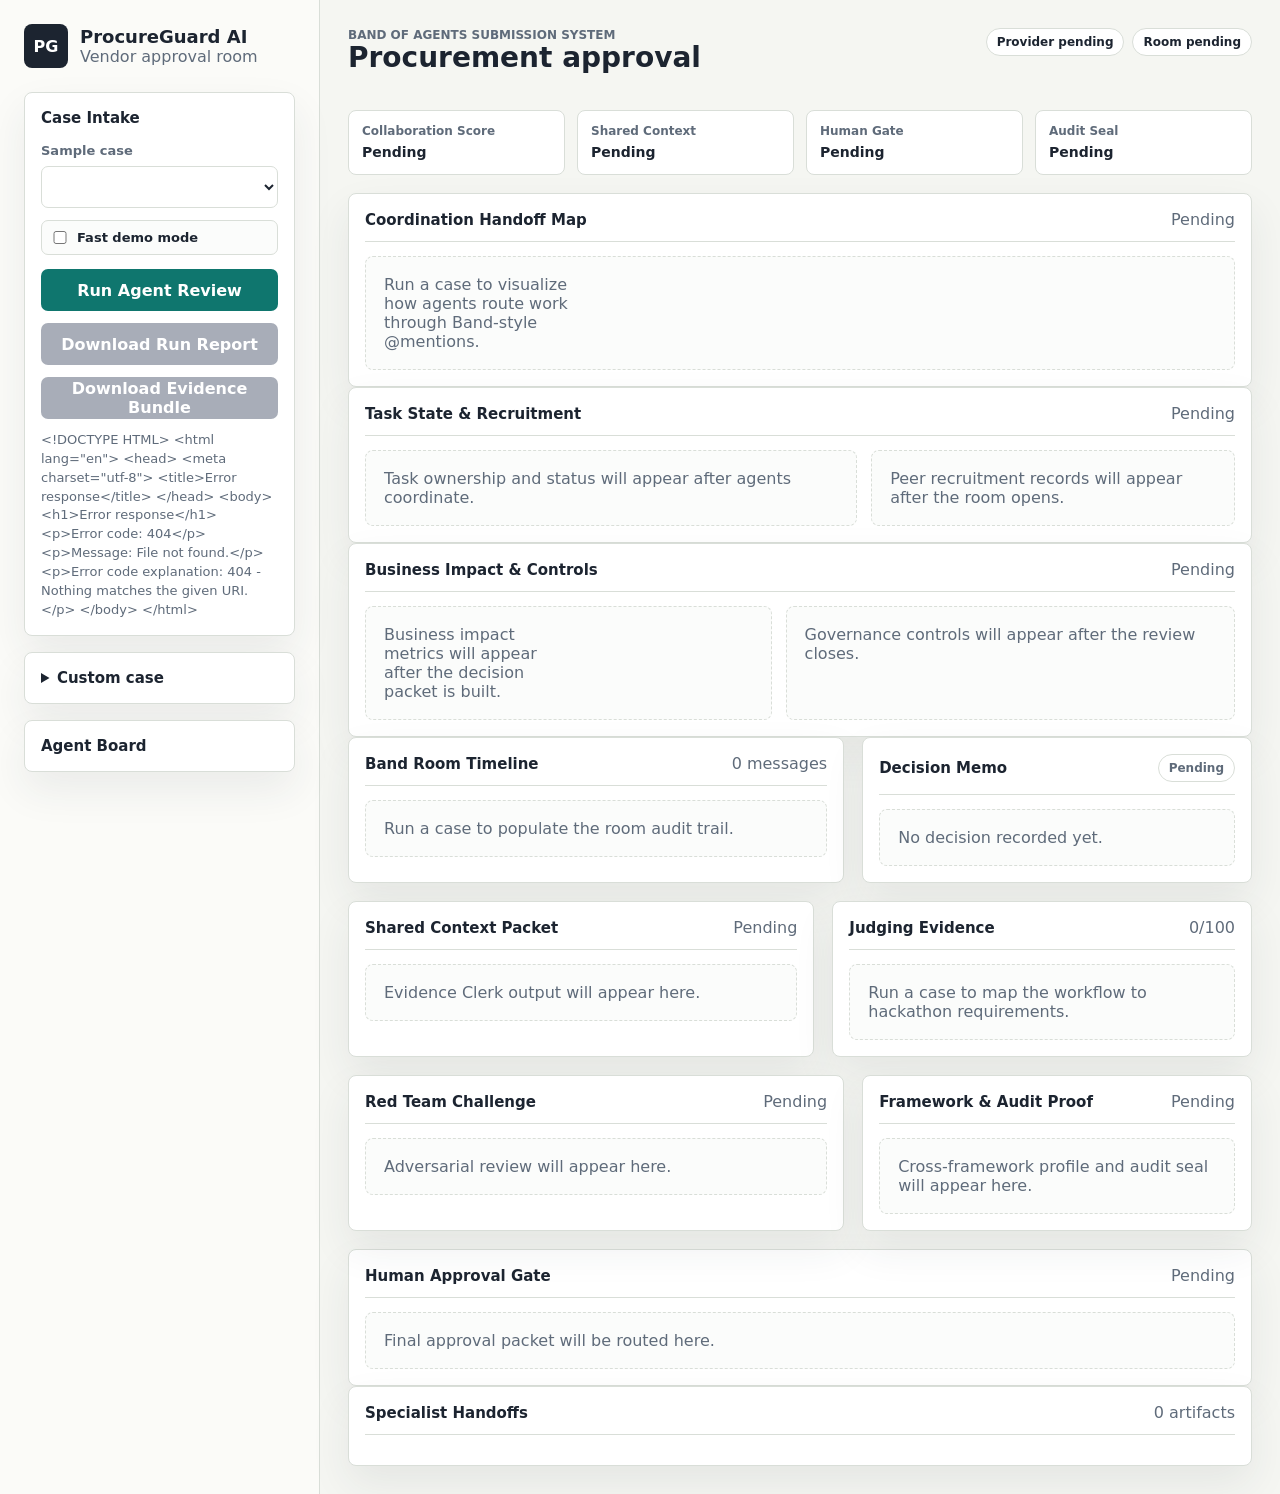
==== static/index.html @ 334d02e6 "Initial ProcureGuard AI Band hackathon submission" ====
<!doctype html>
<html lang="en">
  <head>
    <meta charset="utf-8" />
    <meta name="viewport" content="width=device-width, initial-scale=1" />
    <title>ProcureGuard AI</title>
    <link rel="stylesheet" href="/static/styles.css" />
  </head>
  <body>
    <main class="app-shell">
      <aside class="sidebar">
        <div class="brand">
          <span class="brand-mark">PG</span>
          <div>
            <h1>ProcureGuard AI</h1>
            <p>Vendor approval room</p>
          </div>
        </div>

        <section class="panel">
          <h2>Case Intake</h2>
          <label for="caseSelect">Sample case</label>
          <select id="caseSelect"></select>
          <label class="toggle-row" for="fastDemoMode">
            <input id="fastDemoMode" type="checkbox" />
            <span>Fast demo mode</span>
          </label>
          <button id="runButton" type="button">Run Agent Review</button>
          <button id="reportButton" type="button" disabled>Download Run Report</button>
          <button id="bundleButton" type="button" disabled>Download Evidence Bundle</button>
          <div id="health" class="health">Checking runtime...</div>
        </section>

        <section class="panel">
          <details class="custom-case">
            <summary>Custom case</summary>
            <div class="form-grid">
              <label for="customVendor">Vendor</label>
              <input id="customVendor" type="text" value="Acme AI Ops" />
              <label for="customProduct">Product</label>
              <input id="customProduct" type="text" value="AI incident triage assistant" />
              <label for="customRequester">Requester</label>
              <input id="customRequester" type="text" value="Jordan Lee" />
              <label for="customDepartment">Department</label>
              <input id="customDepartment" type="text" value="IT Operations" />
              <label for="customSpend">Spend USD</label>
              <input id="customSpend" type="number" min="0" step="1000" value="68000" />
              <label for="customData">Data access</label>
              <input id="customData" type="text" value="support tickets, incident logs, employee emails" />
              <label for="customIntegrations">Integrations</label>
              <input id="customIntegrations" type="text" value="ServiceNow, Slack, Okta" />
              <label for="customTimeline">Timeline</label>
              <input id="customTimeline" type="text" value="pilot within 45 days" />
              <label for="customNeed">Business need</label>
              <textarea id="customNeed" rows="3">IT wants to reduce alert triage time and route incidents to the right owner before quarter-end reliability review.</textarea>
              <label for="customNotes">Risk notes</label>
              <textarea id="customNotes" rows="3">Vendor has SOC 2 summary but no DPA review yet. Production access would include employee communications metadata.</textarea>
              <button id="customRunButton" type="button">Run Custom Review</button>
            </div>
          </details>
        </section>

        <section class="panel participants">
          <h2>Agent Board</h2>
          <div id="participants"></div>
        </section>
      </aside>

      <section class="workspace">
        <header class="topbar">
          <div>
            <p class="eyebrow">Band of Agents submission system</p>
            <h2 id="caseTitle">Procurement approval</h2>
          </div>
          <div class="run-meta">
            <span id="providerBadge">Provider pending</span>
            <span id="modeBadge">Room pending</span>
          </div>
        </header>

        <section class="case-strip" id="caseStrip"></section>

        <section class="evidence-strip" id="evidenceStrip">
          <div class="case-metric">
            <span>Collaboration Score</span>
            <strong>Pending</strong>
          </div>
          <div class="case-metric">
            <span>Shared Context</span>
            <strong>Pending</strong>
          </div>
          <div class="case-metric">
            <span>Human Gate</span>
            <strong>Pending</strong>
          </div>
          <div class="case-metric">
            <span>Audit Seal</span>
            <strong>Pending</strong>
          </div>
        </section>

        <section class="surface">
          <div class="surface-head">
            <h3>Coordination Handoff Map</h3>
            <span id="handoffBadge">Pending</span>
          </div>
          <div id="handoffMap" class="handoff-map empty-state">Run a case to visualize how agents route work through Band-style @mentions.</div>
        </section>

        <section class="surface">
          <div class="surface-head">
            <h3>Task State & Recruitment</h3>
            <span id="taskStateBadge">Pending</span>
          </div>
          <div class="coordination-grid">
            <div id="taskStateBoard" class="task-state-board empty-state">Task ownership and status will appear after agents coordinate.</div>
            <div id="recruitmentLedger" class="recruitment-ledger empty-state">Peer recruitment records will appear after the room opens.</div>
          </div>
        </section>

        <section class="surface">
          <div class="surface-head">
            <h3>Business Impact & Controls</h3>
            <span id="controlBadge">Pending</span>
          </div>
          <div class="impact-control-grid">
            <div id="businessImpact" class="impact-grid empty-state">Business impact metrics will appear after the decision packet is built.</div>
            <div id="governanceControls" class="control-matrix empty-state">Governance controls will appear after the review closes.</div>
          </div>
        </section>

        <section class="grid">
          <div class="surface timeline-surface">
            <div class="surface-head">
              <h3>Band Room Timeline</h3>
              <span id="messageCount">0 messages</span>
            </div>
            <div id="timeline" class="timeline empty-state">Run a case to populate the room audit trail.</div>
          </div>

          <div class="surface decision-surface">
            <div class="surface-head">
              <h3>Decision Memo</h3>
              <span id="decisionBadge">Pending</span>
            </div>
            <div id="decision" class="decision empty-state">No decision recorded yet.</div>
          </div>
        </section>

        <section class="grid secondary-grid">
          <div class="surface">
            <div class="surface-head">
              <h3>Shared Context Packet</h3>
              <span id="contextBadge">Pending</span>
            </div>
            <div id="contextPacket" class="context-packet empty-state">Evidence Clerk output will appear here.</div>
          </div>

          <div class="surface">
            <div class="surface-head">
              <h3>Judging Evidence</h3>
              <span id="collabBadge">0/100</span>
            </div>
            <div id="judgingEvidence" class="judging-list empty-state">Run a case to map the workflow to hackathon requirements.</div>
          </div>
        </section>

        <section class="grid tertiary-grid">
          <div class="surface">
            <div class="surface-head">
              <h3>Red Team Challenge</h3>
              <span id="challengeBadge">Pending</span>
            </div>
            <div id="challengeReview" class="challenge-review empty-state">Adversarial review will appear here.</div>
          </div>

          <div class="surface">
            <div class="surface-head">
              <h3>Framework & Audit Proof</h3>
              <span id="auditBadge">Pending</span>
            </div>
            <div id="technicalProof" class="technical-proof empty-state">Cross-framework profile and audit seal will appear here.</div>
          </div>
        </section>

        <section class="surface">
          <div class="surface-head">
            <h3>Human Approval Gate</h3>
            <span id="humanGateBadge">Pending</span>
          </div>
          <div id="humanGate" class="human-gate empty-state">Final approval packet will be routed here.</div>
        </section>

        <section class="surface">
          <div class="surface-head">
            <h3>Specialist Handoffs</h3>
            <span id="artifactCount">0 artifacts</span>
          </div>
          <div id="artifacts" class="artifact-grid"></div>
        </section>
      </section>
    </main>

    <script src="/static/app.js"></script>
  </body>
</html>
---- static/styles.css ----
:root {
  --bg: #f5f6f2;
  --panel: #ffffff;
  --ink: #1c2430;
  --muted: #5f6b7a;
  --line: #d9ded8;
  --teal: #0f766e;
  --indigo: #3f4f97;
  --amber: #b7791f;
  --red: #b42318;
  --green: #28724f;
  --shadow: 0 18px 40px rgba(35, 45, 58, 0.08);
}

* {
  box-sizing: border-box;
}

body {
  margin: 0;
  min-height: 100vh;
  background: var(--bg);
  color: var(--ink);
  font-family: Inter, ui-sans-serif, system-ui, -apple-system, BlinkMacSystemFont, "Segoe UI", sans-serif;
  letter-spacing: 0;
}

button,
select,
input,
textarea {
  font: inherit;
}

.app-shell {
  display: grid;
  grid-template-columns: 320px minmax(0, 1fr);
  min-height: 100vh;
}

.sidebar {
  border-right: 1px solid var(--line);
  background: #fbfbf8;
  padding: 24px;
}

.brand {
  display: flex;
  gap: 12px;
  align-items: center;
  margin-bottom: 24px;
}

.brand-mark {
  display: grid;
  place-items: center;
  width: 44px;
  height: 44px;
  border-radius: 8px;
  background: var(--ink);
  color: #fff;
  font-weight: 800;
}

.brand h1,
.brand p,
.topbar h2,
.topbar p,
.panel h2,
.surface h3 {
  margin: 0;
}

.brand h1 {
  font-size: 18px;
}

.brand p,
.eyebrow,
.health,
.surface-head span,
.case-metric span,
.message-meta,
.artifact span,
.decision small {
  color: var(--muted);
}

.panel,
.surface {
  background: var(--panel);
  border: 1px solid var(--line);
  border-radius: 8px;
  box-shadow: var(--shadow);
}

.panel {
  padding: 16px;
  margin-bottom: 16px;
}

.panel h2,
.surface h3 {
  font-size: 15px;
}

label {
  display: block;
  margin: 16px 0 8px;
  color: var(--muted);
  font-size: 13px;
  font-weight: 700;
}

.toggle-row {
  display: flex;
  align-items: center;
  gap: 9px;
  margin: 12px 0 2px;
  padding: 9px 10px;
  border: 1px solid var(--line);
  border-radius: 7px;
  background: #fbfcfb;
  color: var(--ink);
  cursor: pointer;
}

.toggle-row input {
  width: 16px;
  min-height: auto;
  margin: 0;
}

.toggle-row span {
  font-size: 13px;
  font-weight: 800;
}

select,
button,
input,
textarea {
  width: 100%;
  border-radius: 7px;
}

select,
input,
textarea {
  border: 1px solid var(--line);
  background: #fff;
  color: var(--ink);
}

select,
input {
  min-height: 42px;
  padding: 0 12px;
}

textarea {
  min-height: 72px;
  padding: 10px 12px;
  resize: vertical;
}

button {
  min-height: 42px;
  margin-top: 12px;
  border: 0;
  background: var(--teal);
  color: #fff;
  font-weight: 800;
  cursor: pointer;
}

button:disabled {
  background: #9aa6a1;
  cursor: progress;
}

#reportButton {
  background: var(--indigo);
}

#bundleButton {
  background: var(--ink);
}

#reportButton:disabled,
#bundleButton:disabled {
  background: #a8adb8;
}

.health {
  margin-top: 12px;
  font-size: 13px;
  line-height: 1.45;
}

.custom-case summary {
  cursor: pointer;
  color: var(--ink);
  font-size: 15px;
  font-weight: 800;
}

.form-grid {
  display: grid;
  gap: 8px;
  margin-top: 12px;
}

.form-grid label {
  margin: 4px 0 0;
}

.participants-list {
  display: grid;
  gap: 8px;
  margin-top: 12px;
}

.participant {
  display: flex;
  align-items: center;
  gap: 9px;
  padding: 9px;
  border: 1px solid var(--line);
  border-radius: 7px;
  background: #fbfcfb;
  font-size: 13px;
  font-weight: 700;
}

.dot {
  width: 9px;
  height: 9px;
  border-radius: 50%;
  background: var(--indigo);
}

.workspace {
  min-width: 0;
  padding: 28px;
}

.topbar {
  display: flex;
  justify-content: space-between;
  gap: 18px;
  align-items: flex-start;
  margin-bottom: 18px;
}

.topbar h2 {
  font-size: 28px;
  line-height: 1.15;
}

.eyebrow {
  text-transform: uppercase;
  font-size: 12px;
  font-weight: 900;
  margin-bottom: 5px;
}

.run-meta {
  display: flex;
  flex-wrap: wrap;
  justify-content: flex-end;
  gap: 8px;
}

.run-meta span,
#decisionBadge {
  border: 1px solid var(--line);
  background: #fff;
  border-radius: 999px;
  padding: 6px 10px;
  font-size: 12px;
  font-weight: 800;
}

.case-strip {
  display: grid;
  grid-template-columns: repeat(4, minmax(0, 1fr));
  gap: 12px;
  margin-bottom: 18px;
}

.evidence-strip {
  display: grid;
  grid-template-columns: repeat(4, minmax(0, 1fr));
  gap: 12px;
  margin-bottom: 18px;
}

.case-metric {
  border: 1px solid var(--line);
  background: #fff;
  border-radius: 8px;
  padding: 13px;
}

.case-metric span {
  display: block;
  font-size: 12px;
  font-weight: 800;
  margin-bottom: 4px;
}

.case-metric strong {
  font-size: 14px;
}

.grid {
  display: grid;
  grid-template-columns: minmax(0, 1.12fr) minmax(320px, 0.88fr);
  gap: 18px;
  margin-bottom: 18px;
}

.surface {
  padding: 16px;
  min-width: 0;
}

.surface-head {
  display: flex;
  justify-content: space-between;
  gap: 12px;
  align-items: center;
  padding-bottom: 12px;
  border-bottom: 1px solid var(--line);
  margin-bottom: 14px;
}

.timeline {
  display: grid;
  gap: 10px;
  max-height: 560px;
  overflow: auto;
  padding-right: 4px;
}

.message {
  border-left: 4px solid var(--indigo);
  background: #f9faf9;
  border-radius: 7px;
  padding: 10px 12px;
}

.message.handoff {
  border-left-color: var(--amber);
}

.message.decision {
  border-left-color: var(--green);
}

.message.context {
  border-left-color: var(--indigo);
}

.message.challenge {
  border-left-color: var(--red);
  background: #fff8f6;
}

.message.approval_gate {
  border-left-color: var(--red);
}

.message.audit {
  border-left-color: var(--green);
  background: #f4fbf7;
}

.message.event {
  border-left-color: var(--teal);
}

.message.recruitment {
  border-left-color: var(--indigo);
  background: #f6f8ff;
}

.message-meta {
  display: flex;
  flex-wrap: wrap;
  gap: 7px;
  font-size: 12px;
  margin-bottom: 5px;
  font-weight: 800;
}

.message p {
  margin: 0;
  line-height: 1.45;
  font-size: 14px;
}

.mentions {
  margin-top: 8px;
  color: var(--indigo);
  font-size: 12px;
  font-weight: 800;
}

.decision {
  display: grid;
  gap: 12px;
}

.decision h4 {
  margin: 0;
  font-size: 18px;
}

.decision p {
  margin: 0;
  line-height: 1.5;
}

.risk-list,
.conditions,
.context-packet ul,
.split-list ul {
  display: grid;
  gap: 8px;
  margin: 0;
  padding: 0;
  list-style: none;
}

.risk-list li,
.conditions li,
.context-packet li {
  border: 1px solid var(--line);
  border-radius: 7px;
  padding: 9px;
  background: #fbfcfb;
}

.secondary-grid {
  grid-template-columns: minmax(0, 1fr) minmax(360px, 0.9fr);
}

.context-packet,
.human-gate,
.judging-list,
.challenge-review,
.technical-proof {
  display: grid;
  gap: 12px;
}

.context-packet p,
.human-gate p,
.judge-item p,
.challenge-review p {
  margin: 0;
  line-height: 1.45;
}

.state-grid,
.gate-summary,
.challenge-summary {
  display: grid;
  grid-template-columns: repeat(3, minmax(0, 1fr));
  gap: 8px;
}

.state-grid div,
.gate-summary div,
.challenge-summary div {
  border: 1px solid var(--line);
  border-radius: 7px;
  background: #fbfcfb;
  padding: 9px;
}

.state-grid span,
.gate-summary span,
.challenge-summary span,
.split-list small,
.human-gate small,
.audit-box span {
  display: block;
  color: var(--muted);
  font-size: 12px;
  font-weight: 800;
  margin-bottom: 5px;
  text-transform: none;
}

.state-grid strong,
.gate-summary strong,
.challenge-summary strong {
  display: block;
  font-size: 13px;
  line-height: 1.35;
  overflow-wrap: anywhere;
}

.challenge-summary.warning div {
  border-color: #ebc16e;
  background: #fffaf0;
}

.challenge-summary.veto div {
  border-color: #f2a49c;
  background: #fff7f5;
}

.challenge-summary.none div {
  border-color: #a7d6be;
  background: #f4fbf7;
}

.split-list {
  display: grid;
  grid-template-columns: repeat(2, minmax(0, 1fr));
  gap: 12px;
}

.handoff-map {
  display: grid;
  grid-template-columns: repeat(4, minmax(0, 1fr));
  gap: 10px;
}

.handoff-edge {
  display: grid;
  grid-template-columns: minmax(0, 1fr);
  gap: 5px;
  border: 1px solid var(--line);
  border-left: 4px solid var(--indigo);
  border-radius: 7px;
  background: #fbfcfb;
  padding: 10px;
}

.handoff-edge.handoff {
  border-left-color: var(--amber);
}

.handoff-edge.context {
  border-left-color: var(--indigo);
}

.handoff-edge.challenge,
.handoff-edge.approval_gate {
  border-left-color: var(--red);
}

.handoff-edge.event {
  border-left-color: var(--teal);
}

.handoff-edge.recruitment {
  border-left-color: var(--indigo);
}

.handoff-edge strong {
  font-size: 12px;
  line-height: 1.25;
  overflow-wrap: anywhere;
}

.handoff-edge span {
  width: fit-content;
  border: 1px solid var(--line);
  border-radius: 999px;
  color: var(--muted);
  background: #fff;
  padding: 3px 7px;
  font-size: 11px;
  font-weight: 900;
  text-transform: uppercase;
}

.judge-item {
  border: 1px solid var(--line);
  border-left: 4px solid var(--amber);
  border-radius: 7px;
  padding: 10px;
  background: #fbfcfb;
}

.judge-item.met {
  border-left-color: var(--green);
}

.judge-item.missing {
  border-left-color: var(--red);
}

.judge-item strong {
  display: block;
  margin-bottom: 3px;
}

.judge-item span {
  display: inline-block;
  margin-bottom: 7px;
  color: var(--muted);
  font-size: 12px;
  font-weight: 900;
  text-transform: uppercase;
}

.coordination-grid {
  display: grid;
  grid-template-columns: minmax(0, 1.15fr) minmax(320px, 0.85fr);
  gap: 14px;
}

.impact-control-grid {
  display: grid;
  grid-template-columns: minmax(0, 0.95fr) minmax(380px, 1.05fr);
  gap: 14px;
}

.task-state-board,
.recruitment-ledger,
.impact-grid,
.control-matrix {
  display: grid;
  gap: 9px;
  align-content: start;
}

.task-item,
.recruitment-item,
.impact-item,
.control-item {
  border: 1px solid var(--line);
  border-radius: 7px;
  background: #fbfcfb;
  padding: 10px;
}

.task-item {
  display: grid;
  grid-template-columns: minmax(0, 1fr) auto;
  gap: 8px 12px;
  border-left: 4px solid var(--indigo);
}

.task-item.complete {
  border-left-color: var(--green);
}

.task-item.blocked {
  border-left-color: var(--red);
  background: #fff8f6;
}

.task-item.human_review {
  border-left-color: var(--amber);
  background: #fffaf0;
}

.task-item strong,
.recruitment-item strong {
  display: block;
  font-size: 13px;
  line-height: 1.3;
}

.task-item span,
.recruitment-item span,
.task-item small,
.recruitment-item small {
  display: block;
  color: var(--muted);
  font-size: 12px;
  line-height: 1.35;
}

.task-item mark {
  width: fit-content;
  align-self: start;
  border: 1px solid var(--line);
  border-radius: 999px;
  background: #fff;
  color: var(--ink);
  padding: 3px 7px;
  font-size: 11px;
  font-weight: 900;
  text-transform: uppercase;
}

.task-item p,
.recruitment-item p,
.impact-item p,
.control-item p {
  grid-column: 1 / -1;
  margin: 0;
  font-size: 13px;
  line-height: 1.42;
}

.task-item small {
  grid-column: 1 / -1;
}

.recruitment-item {
  border-left: 4px solid var(--teal);
}

.recruitment-item.routed {
  border-left-color: var(--amber);
}

.recruitment-item span {
  margin: 4px 0 7px;
  font-weight: 900;
  text-transform: uppercase;
}

.impact-grid {
  grid-template-columns: repeat(2, minmax(0, 1fr));
}

.impact-item {
  border-left: 4px solid var(--teal);
}

.impact-item span,
.impact-item small {
  display: block;
  color: var(--muted);
  font-size: 12px;
  line-height: 1.35;
}

.impact-item strong {
  display: block;
  margin: 3px 0;
  font-size: 18px;
}

.impact-item h4 {
  margin: 0 0 7px;
  font-size: 13px;
}

.control-item {
  display: grid;
  grid-template-columns: minmax(0, 1fr) auto;
  gap: 8px 12px;
  border-left: 4px solid var(--amber);
}

.control-item.satisfied {
  border-left-color: var(--green);
}

.control-item.blocked {
  border-left-color: var(--red);
  background: #fff8f6;
}

.control-item.human_review {
  border-left-color: var(--indigo);
}

.control-item strong,
.control-item span,
.control-item small {
  display: block;
}

.control-item strong {
  font-size: 13px;
  line-height: 1.3;
}

.control-item span,
.control-item small {
  color: var(--muted);
  font-size: 12px;
  line-height: 1.35;
}

.control-item mark {
  width: fit-content;
  align-self: start;
  border: 1px solid var(--line);
  border-radius: 999px;
  background: #fff;
  color: var(--ink);
  padding: 3px 7px;
  font-size: 11px;
  font-weight: 900;
  text-transform: uppercase;
}

.control-item small {
  grid-column: 1 / -1;
}

.artifact-grid {
  display: grid;
  grid-template-columns: repeat(4, minmax(0, 1fr));
  gap: 12px;
}

.artifact {
  border: 1px solid var(--line);
  border-radius: 8px;
  padding: 12px;
  background: #fbfcfb;
}

.artifact h4 {
  margin: 0 0 8px;
  font-size: 14px;
}

.artifact p,
.artifact li {
  font-size: 13px;
  line-height: 1.42;
}

.artifact ul {
  padding-left: 18px;
  margin: 10px 0 0;
}

.profile-list {
  display: grid;
  grid-template-columns: repeat(2, minmax(0, 1fr));
  gap: 8px;
}

.profile-item {
  border: 1px solid var(--line);
  border-radius: 7px;
  background: #fbfcfb;
  padding: 9px;
}

.profile-item strong,
.profile-item span {
  display: block;
}

.profile-item strong {
  font-size: 13px;
  margin-bottom: 4px;
}

.profile-item span {
  color: var(--muted);
  font-size: 12px;
  line-height: 1.35;
}

.audit-box {
  border: 1px solid #a7d6be;
  border-radius: 8px;
  background: #f4fbf7;
  padding: 12px;
}

.audit-box code {
  display: block;
  margin: 6px 0;
  color: var(--green);
  font-size: 12px;
  font-weight: 800;
  overflow-wrap: anywhere;
}

.audit-box small {
  display: block;
  color: var(--muted);
  line-height: 1.35;
}

.empty-state {
  color: var(--muted);
  background: #fbfcfb;
  border: 1px dashed var(--line);
  border-radius: 8px;
  padding: 18px;
}

@media (max-width: 1120px) {
  .app-shell,
  .grid {
    grid-template-columns: 1fr;
  }

  .sidebar {
    border-right: 0;
    border-bottom: 1px solid var(--line);
  }

  .case-strip,
  .evidence-strip,
  .handoff-map,
  .artifact-grid {
    grid-template-columns: repeat(2, minmax(0, 1fr));
  }

  .secondary-grid,
  .tertiary-grid,
  .coordination-grid,
  .impact-control-grid,
  .state-grid,
  .gate-summary,
  .challenge-summary,
  .profile-list {
    grid-template-columns: 1fr;
  }
}

@media (max-width: 680px) {
  .sidebar,
  .workspace {
    padding: 16px;
  }

  .topbar {
    display: grid;
  }

  .run-meta {
    justify-content: flex-start;
  }

  .case-strip,
  .evidence-strip,
  .handoff-map,
  .split-list,
  .artifact-grid,
  .impact-grid {
    grid-template-columns: 1fr;
  }

  .topbar h2 {
    font-size: 22px;
  }
}
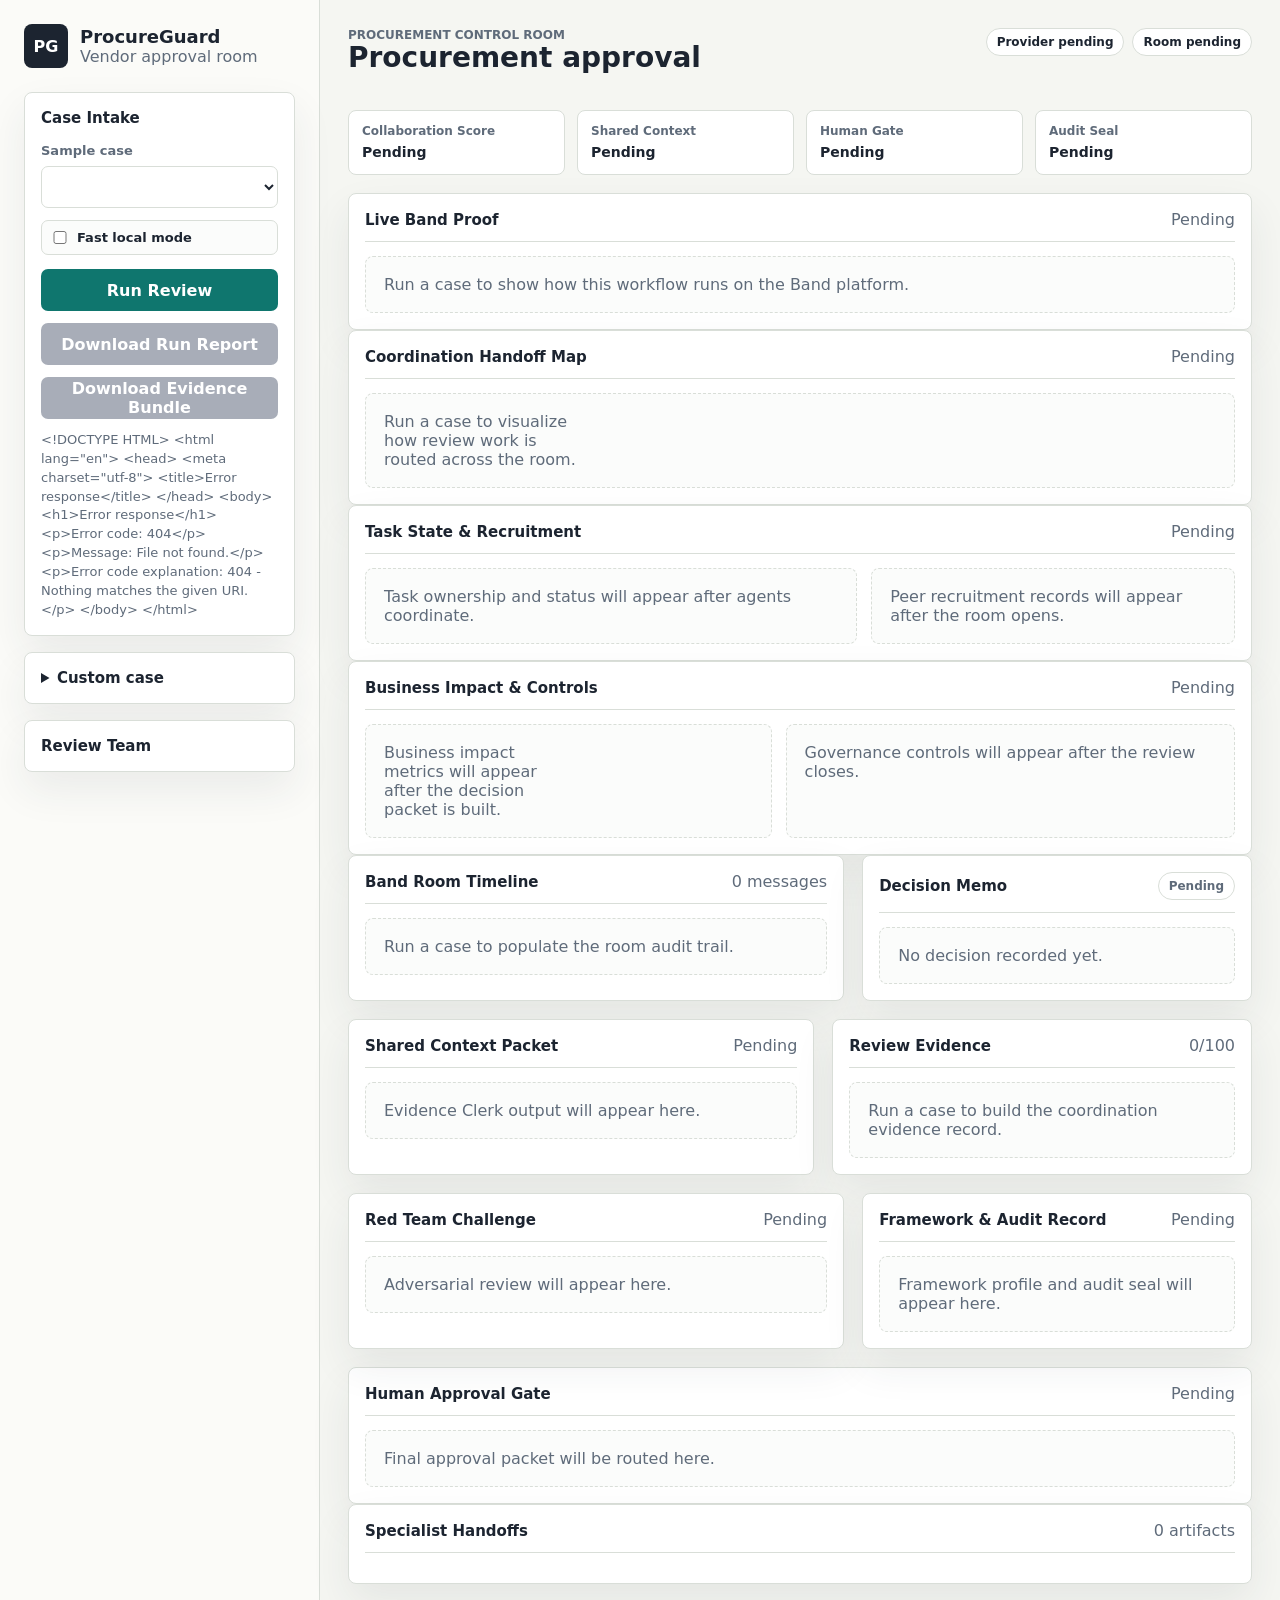
==== commit ec4fb0c1: "Make Band the real coordination layer + add live-run proof - Replace BandRoomSimulator dependency wi" ====
--- a/static/index.html
+++ b/static/index.html
@@ -3,7 +3,7 @@
   <head>
     <meta charset="utf-8" />
     <meta name="viewport" content="width=device-width, initial-scale=1" />
-    <title>ProcureGuard AI</title>
+    <title>ProcureGuard</title>
     <link rel="stylesheet" href="/static/styles.css" />
   </head>
   <body>
@@ -12,7 +12,7 @@
         <div class="brand">
           <span class="brand-mark">PG</span>
           <div>
-            <h1>ProcureGuard AI</h1>
+            <h1>ProcureGuard</h1>
             <p>Vendor approval room</p>
           </div>
         </div>
@@ -23,9 +23,9 @@
           <select id="caseSelect"></select>
           <label class="toggle-row" for="fastDemoMode">
             <input id="fastDemoMode" type="checkbox" />
-            <span>Fast demo mode</span>
+            <span>Fast local mode</span>
           </label>
-          <button id="runButton" type="button">Run Agent Review</button>
+          <button id="runButton" type="button">Run Review</button>
           <button id="reportButton" type="button" disabled>Download Run Report</button>
           <button id="bundleButton" type="button" disabled>Download Evidence Bundle</button>
           <div id="health" class="health">Checking runtime...</div>
@@ -36,9 +36,9 @@
             <summary>Custom case</summary>
             <div class="form-grid">
               <label for="customVendor">Vendor</label>
-              <input id="customVendor" type="text" value="Acme AI Ops" />
+              <input id="customVendor" type="text" value="Acme Operations Platform" />
               <label for="customProduct">Product</label>
-              <input id="customProduct" type="text" value="AI incident triage assistant" />
+              <input id="customProduct" type="text" value="Incident triage workspace" />
               <label for="customRequester">Requester</label>
               <input id="customRequester" type="text" value="Jordan Lee" />
               <label for="customDepartment">Department</label>
@@ -61,7 +61,7 @@
         </section>
 
         <section class="panel participants">
-          <h2>Agent Board</h2>
+          <h2>Review Team</h2>
           <div id="participants"></div>
         </section>
       </aside>
@@ -69,7 +69,7 @@
       <section class="workspace">
         <header class="topbar">
           <div>
-            <p class="eyebrow">Band of Agents submission system</p>
+            <p class="eyebrow">Procurement control room</p>
             <h2 id="caseTitle">Procurement approval</h2>
           </div>
           <div class="run-meta">
@@ -99,12 +99,20 @@
           </div>
         </section>
 
+        <section class="surface band-proof-surface">
+          <div class="surface-head">
+            <h3>Live Band Proof</h3>
+            <span id="bandModeBadge">Pending</span>
+          </div>
+          <div id="bandProof" class="band-proof empty-state">Run a case to show how this workflow runs on the Band platform.</div>
+        </section>
+
         <section class="surface">
           <div class="surface-head">
             <h3>Coordination Handoff Map</h3>
             <span id="handoffBadge">Pending</span>
           </div>
-          <div id="handoffMap" class="handoff-map empty-state">Run a case to visualize how agents route work through Band-style @mentions.</div>
+          <div id="handoffMap" class="handoff-map empty-state">Run a case to visualize how review work is routed across the room.</div>
         </section>
 
         <section class="surface">
@@ -158,10 +166,10 @@
 
           <div class="surface">
             <div class="surface-head">
-              <h3>Judging Evidence</h3>
+              <h3>Review Evidence</h3>
               <span id="collabBadge">0/100</span>
             </div>
-            <div id="judgingEvidence" class="judging-list empty-state">Run a case to map the workflow to hackathon requirements.</div>
+            <div id="reviewEvidence" class="review-list empty-state">Run a case to build the coordination evidence record.</div>
           </div>
         </section>
 
@@ -176,10 +184,10 @@
 
           <div class="surface">
             <div class="surface-head">
-              <h3>Framework & Audit Proof</h3>
+              <h3>Framework & Audit Record</h3>
               <span id="auditBadge">Pending</span>
             </div>
-            <div id="technicalProof" class="technical-proof empty-state">Cross-framework profile and audit seal will appear here.</div>
+            <div id="technicalProof" class="technical-proof empty-state">Framework profile and audit seal will appear here.</div>
           </div>
         </section>
 
--- a/static/styles.css
+++ b/static/styles.css
@@ -449,7 +449,7 @@
 
 .context-packet,
 .human-gate,
-.judging-list,
+.review-list,
 .challenge-review,
 .technical-proof {
   display: grid;
@@ -458,7 +458,7 @@
 
 .context-packet p,
 .human-gate p,
-.judge-item p,
+.evidence-item p,
 .challenge-review p {
   margin: 0;
   line-height: 1.45;
@@ -581,7 +581,7 @@
   text-transform: uppercase;
 }
 
-.judge-item {
+.evidence-item {
   border: 1px solid var(--line);
   border-left: 4px solid var(--amber);
   border-radius: 7px;
@@ -589,20 +589,20 @@
   background: #fbfcfb;
 }
 
-.judge-item.met {
+.evidence-item.met {
   border-left-color: var(--green);
 }
 
-.judge-item.missing {
+.evidence-item.missing {
   border-left-color: var(--red);
 }
 
-.judge-item strong {
+.evidence-item strong {
   display: block;
   margin-bottom: 3px;
 }
 
-.judge-item span {
+.evidence-item span {
   display: inline-block;
   margin-bottom: 7px;
   color: var(--muted);
@@ -889,6 +889,140 @@
   border: 1px dashed var(--line);
   border-radius: 8px;
   padding: 18px;
+}
+
+.band-proof {
+  display: grid;
+  gap: 14px;
+}
+
+.band-proof-head {
+  display: flex;
+  align-items: center;
+  justify-content: space-between;
+  gap: 12px;
+  flex-wrap: wrap;
+}
+
+.band-live-tag {
+  background: var(--green);
+  color: #fff;
+  padding: 4px 10px;
+  border-radius: 999px;
+  font-size: 12px;
+  font-weight: 700;
+  letter-spacing: 0.02em;
+}
+
+.band-sim-tag {
+  background: #a8adb8;
+  color: #fff;
+  padding: 4px 10px;
+  border-radius: 999px;
+  font-size: 12px;
+  font-weight: 700;
+}
+
+.band-room-link {
+  display: flex;
+  flex-direction: column;
+  align-items: flex-end;
+  gap: 2px;
+}
+
+.band-room-link span {
+  font-size: 11px;
+  color: var(--muted);
+  text-transform: uppercase;
+  letter-spacing: 0.04em;
+}
+
+.band-room-link a {
+  color: var(--teal);
+  font-weight: 600;
+  word-break: break-all;
+}
+
+.band-proof-grid {
+  display: grid;
+  grid-template-columns: repeat(4, 1fr);
+  gap: 12px;
+}
+
+.band-stat {
+  background: #f6f8ff;
+  border: 1px solid var(--line);
+  border-radius: 10px;
+  padding: 12px 14px;
+  display: grid;
+  gap: 2px;
+}
+
+.band-stat span {
+  font-size: 11px;
+  color: var(--muted);
+  text-transform: uppercase;
+  letter-spacing: 0.04em;
+}
+
+.band-stat strong {
+  font-size: 24px;
+  color: var(--indigo);
+}
+
+.band-stat small {
+  font-size: 11px;
+  color: var(--muted);
+}
+
+.band-sample {
+  color: var(--muted);
+}
+
+.band-sample code {
+  background: #eef1ff;
+  padding: 2px 6px;
+  border-radius: 5px;
+  color: var(--indigo);
+}
+
+.band-note {
+  color: var(--muted);
+  font-style: italic;
+}
+
+.citations {
+  margin-top: 10px;
+  border-top: 1px dashed var(--line);
+  padding-top: 8px;
+}
+
+.citations > small {
+  color: var(--muted);
+  text-transform: uppercase;
+  letter-spacing: 0.04em;
+  font-size: 11px;
+}
+
+.citation {
+  margin-top: 6px;
+  font-size: 12px;
+  line-height: 1.4;
+}
+
+.citation code {
+  background: #f4fbf7;
+  padding: 1px 5px;
+  border-radius: 4px;
+  color: var(--green);
+  font-size: 11px;
+}
+
+.band-tag {
+  font-size: 10px;
+  font-weight: 700;
+  color: var(--green);
+  letter-spacing: 0.02em;
 }
 
 @media (max-width: 1120px) {
@@ -940,7 +1074,8 @@
   .handoff-map,
   .split-list,
   .artifact-grid,
-  .impact-grid {
+  .impact-grid,
+  .band-proof-grid {
     grid-template-columns: 1fr;
   }
 
